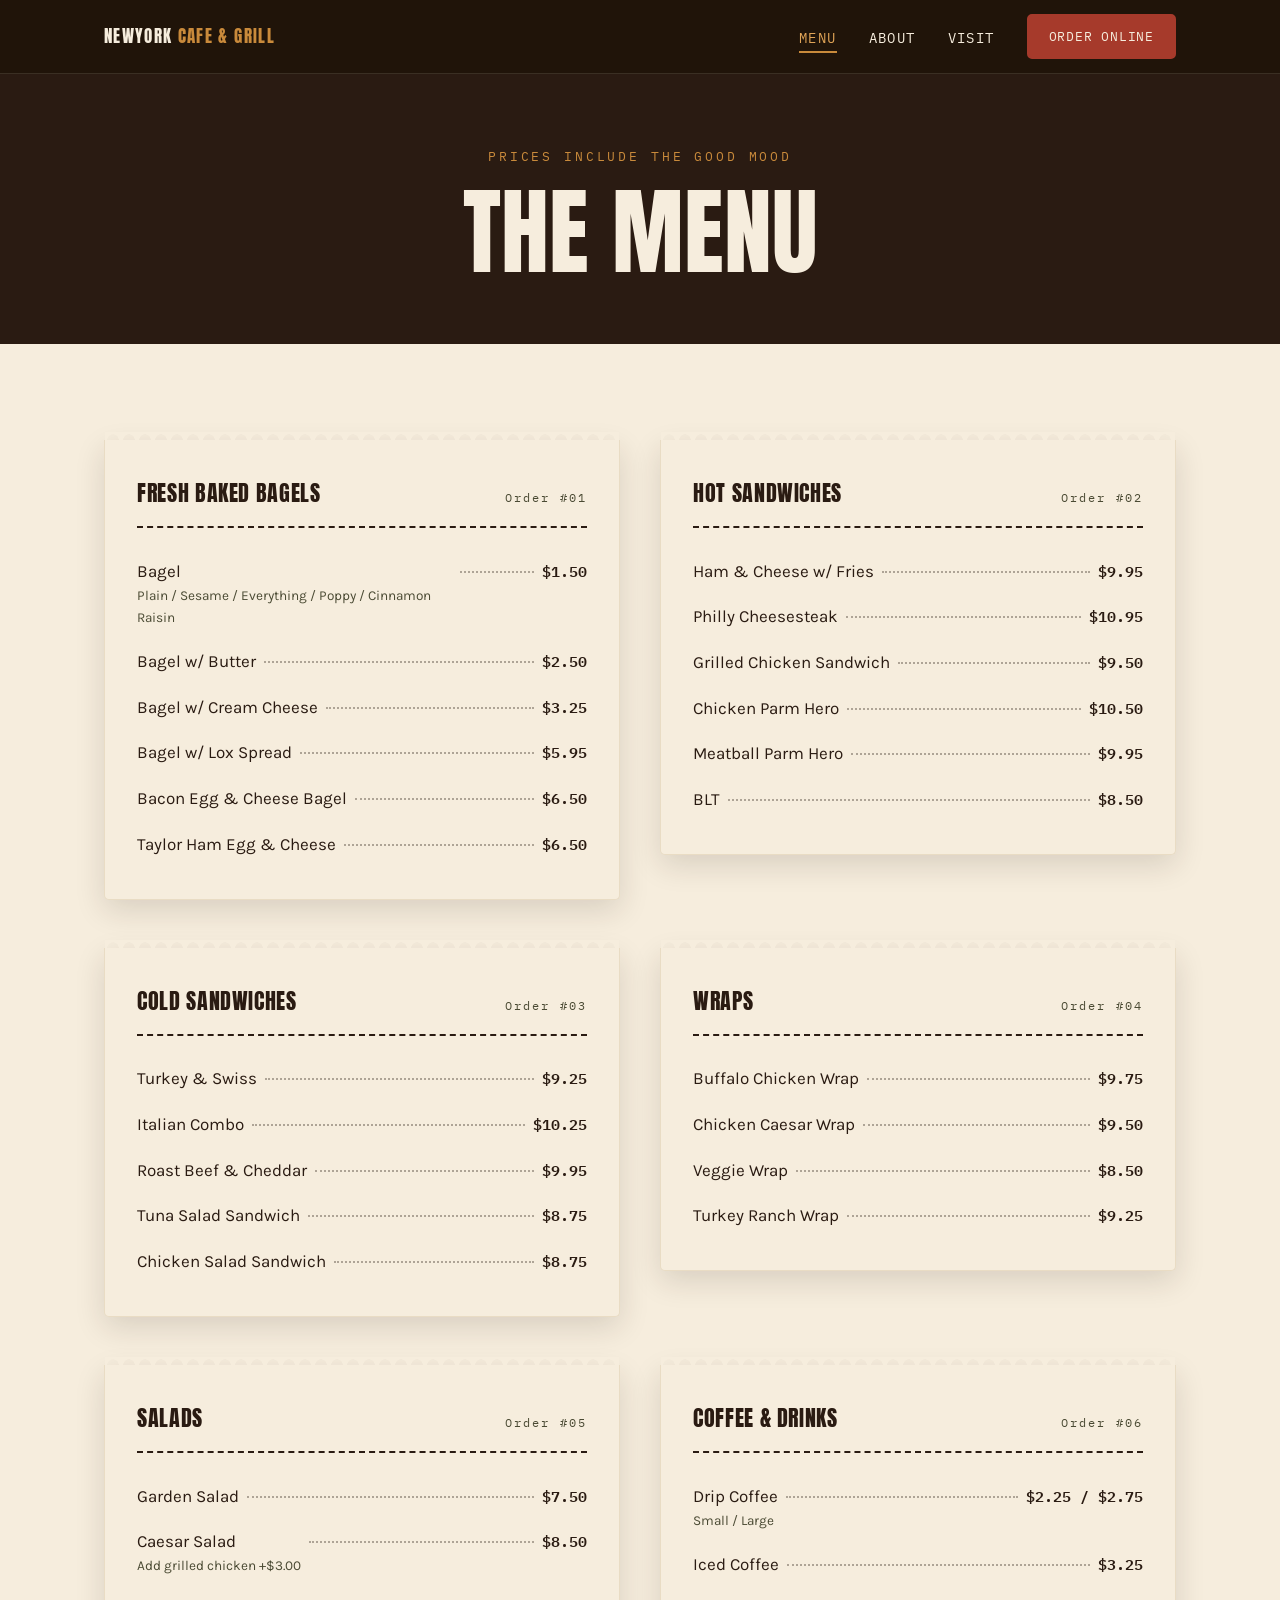
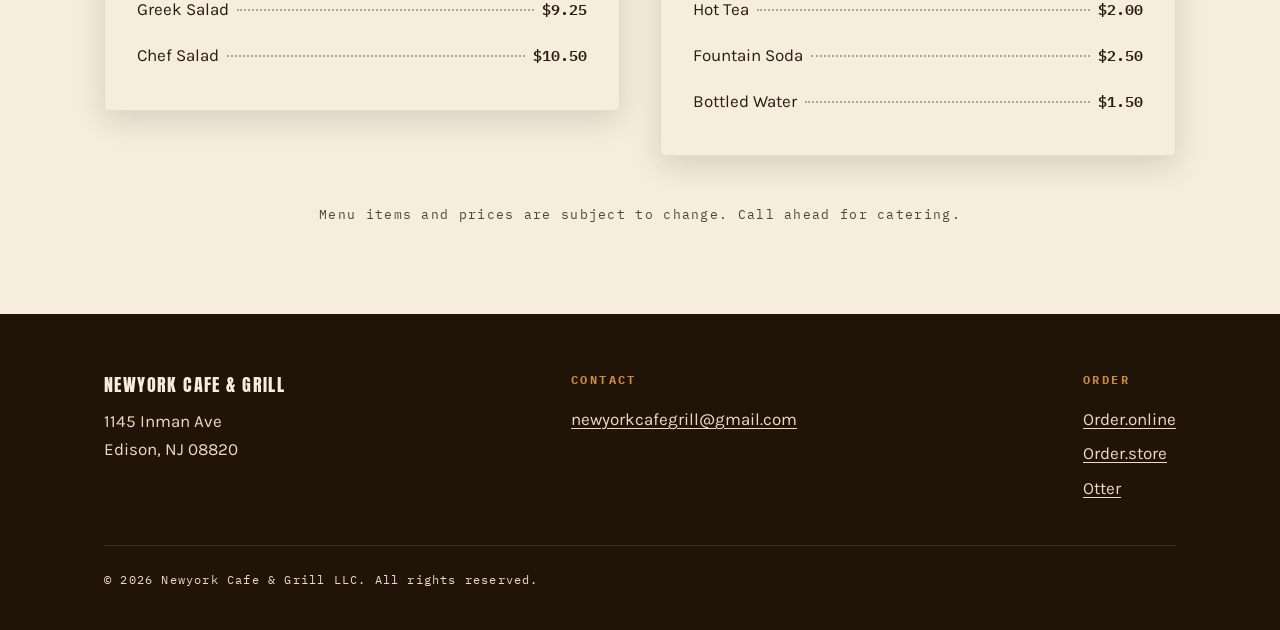
==== newyork-cafe-grill/menu.html @ e60bd16e "first push commit" ====
<!DOCTYPE html>
<html lang="en">
<head>
  <meta charset="UTF-8">
  <meta name="viewport" content="width=device-width, initial-scale=1.0">
  <title>Menu — Newyork Cafe &amp; Grill, Edison NJ</title>
  <meta name="description" content="Full menu at Newyork Cafe & Grill in Edison, NJ — fresh baked bagels, hot and cold sandwiches, wraps, salads, coffee, and drinks.">
  <meta property="og:title" content="Menu — Newyork Cafe & Grill">
  <meta property="og:description" content="Fresh baked bagels, hot and cold sandwiches, wraps, salads, coffee, and drinks.">
  <meta property="og:type" content="website">
  <meta name="theme-color" content="#2a1b12">
  <link rel="icon" href="data:image/svg+xml,%3Csvg xmlns='http://www.w3.org/2000/svg' viewBox='0 0 100 100'%3E%3Ccircle cx='50' cy='50' r='42' fill='%23c98a3b'/%3E%3Ccircle cx='50' cy='50' r='16' fill='%232a1b12'/%3E%3C/svg%3E">
  <link rel="preconnect" href="https://fonts.googleapis.com">
  <link rel="preconnect" href="https://fonts.gstatic.com" crossorigin>
  <link href="https://fonts.googleapis.com/css2?family=Anton&family=Karla:wght@400;700&family=IBM+Plex+Mono:wght@400;600&display=swap" rel="stylesheet">
  <link rel="stylesheet" href="styles.css">
</head>
<body>

  <header class="site-header">
    <nav class="nav" aria-label="Main navigation">
      <a class="brand" href="index.html">Newyork <span>Cafe &amp; Grill</span></a>
      <button class="nav-toggle" aria-expanded="false" aria-controls="nav-links" aria-label="Toggle menu">
        <span class="bar"></span>
        <span class="bar"></span>
        <span class="bar"></span>
      </button>
      <ul class="nav-links" id="nav-links">
        <li><a href="menu.html" aria-current="page">Menu</a></li>
        <li><a href="index.html#about">About</a></li>
        <li><a href="index.html#visit">Visit</a></li>
        <li><a class="btn btn-pastrami" href="https://order.online" target="_blank" rel="noopener">Order online</a></li>
      </ul>
    </nav>
  </header>

  <main>

    <section class="page-hero">
      <div class="container">
        <span class="eyebrow">Prices include the good mood</span>
        <h1>The Menu</h1>
      </div>
    </section>

    <section class="section section-cream">
      <div class="container">
        <div class="menu-grid">

          <div class="ticket reveal">
            <div class="ticket-head">
              <span class="ticket-cat">Fresh Baked Bagels</span>
              <span class="ticket-order">Order&nbsp;#01</span>
            </div>
            <ul>
              <li><span class="item-name">Bagel <small>Plain / Sesame / Everything / Poppy / Cinnamon Raisin</small></span><span class="leader"></span><span class="price">$1.50</span></li>
              <li><span class="item-name">Bagel w/ Butter</span><span class="leader"></span><span class="price">$2.50</span></li>
              <li><span class="item-name">Bagel w/ Cream Cheese</span><span class="leader"></span><span class="price">$3.25</span></li>
              <li><span class="item-name">Bagel w/ Lox Spread</span><span class="leader"></span><span class="price">$5.95</span></li>
              <li><span class="item-name">Bacon Egg &amp; Cheese Bagel</span><span class="leader"></span><span class="price">$6.50</span></li>
              <li><span class="item-name">Taylor Ham Egg &amp; Cheese</span><span class="leader"></span><span class="price">$6.50</span></li>
            </ul>
          </div>

          <div class="ticket reveal">
            <div class="ticket-head">
              <span class="ticket-cat">Hot Sandwiches</span>
              <span class="ticket-order">Order&nbsp;#02</span>
            </div>
            <ul>
              <li><span class="item-name">Ham &amp; Cheese w/ Fries</span><span class="leader"></span><span class="price">$9.95</span></li>
              <li><span class="item-name">Philly Cheesesteak</span><span class="leader"></span><span class="price">$10.95</span></li>
              <li><span class="item-name">Grilled Chicken Sandwich</span><span class="leader"></span><span class="price">$9.50</span></li>
              <li><span class="item-name">Chicken Parm Hero</span><span class="leader"></span><span class="price">$10.50</span></li>
              <li><span class="item-name">Meatball Parm Hero</span><span class="leader"></span><span class="price">$9.95</span></li>
              <li><span class="item-name">BLT</span><span class="leader"></span><span class="price">$8.50</span></li>
            </ul>
          </div>

          <div class="ticket reveal">
            <div class="ticket-head">
              <span class="ticket-cat">Cold Sandwiches</span>
              <span class="ticket-order">Order&nbsp;#03</span>
            </div>
            <ul>
              <li><span class="item-name">Turkey &amp; Swiss</span><span class="leader"></span><span class="price">$9.25</span></li>
              <li><span class="item-name">Italian Combo</span><span class="leader"></span><span class="price">$10.25</span></li>
              <li><span class="item-name">Roast Beef &amp; Cheddar</span><span class="leader"></span><span class="price">$9.95</span></li>
              <li><span class="item-name">Tuna Salad Sandwich</span><span class="leader"></span><span class="price">$8.75</span></li>
              <li><span class="item-name">Chicken Salad Sandwich</span><span class="leader"></span><span class="price">$8.75</span></li>
            </ul>
          </div>

          <div class="ticket reveal">
            <div class="ticket-head">
              <span class="ticket-cat">Wraps</span>
              <span class="ticket-order">Order&nbsp;#04</span>
            </div>
            <ul>
              <li><span class="item-name">Buffalo Chicken Wrap</span><span class="leader"></span><span class="price">$9.75</span></li>
              <li><span class="item-name">Chicken Caesar Wrap</span><span class="leader"></span><span class="price">$9.50</span></li>
              <li><span class="item-name">Veggie Wrap</span><span class="leader"></span><span class="price">$8.50</span></li>
              <li><span class="item-name">Turkey Ranch Wrap</span><span class="leader"></span><span class="price">$9.25</span></li>
            </ul>
          </div>

          <div class="ticket reveal">
            <div class="ticket-head">
              <span class="ticket-cat">Salads</span>
              <span class="ticket-order">Order&nbsp;#05</span>
            </div>
            <ul>
              <li><span class="item-name">Garden Salad</span><span class="leader"></span><span class="price">$7.50</span></li>
              <li><span class="item-name">Caesar Salad <small>Add grilled chicken +$3.00</small></span><span class="leader"></span><span class="price">$8.50</span></li>
              <li><span class="item-name">Greek Salad</span><span class="leader"></span><span class="price">$9.25</span></li>
              <li><span class="item-name">Chef Salad</span><span class="leader"></span><span class="price">$10.50</span></li>
            </ul>
          </div>

          <div class="ticket reveal">
            <div class="ticket-head">
              <span class="ticket-cat">Coffee &amp; Drinks</span>
              <span class="ticket-order">Order&nbsp;#06</span>
            </div>
            <ul>
              <li><span class="item-name">Drip Coffee <small>Small / Large</small></span><span class="leader"></span><span class="price">$2.25 / $2.75</span></li>
              <li><span class="item-name">Iced Coffee</span><span class="leader"></span><span class="price">$3.25</span></li>
              <li><span class="item-name">Hot Tea</span><span class="leader"></span><span class="price">$2.00</span></li>
              <li><span class="item-name">Fountain Soda</span><span class="leader"></span><span class="price">$2.50</span></li>
              <li><span class="item-name">Bottled Water</span><span class="leader"></span><span class="price">$1.50</span></li>
            </ul>
          </div>

        </div>
        <p class="menu-note">Menu items and prices are subject to change. Call ahead for catering.</p>
      </div>
    </section>

  </main>

  <footer class="site-footer">
    <div class="container">
      <div class="footer-grid">
        <div class="footer-col">
          <p class="footer-brand">Newyork Cafe &amp; Grill</p>
          <p>1145 Inman Ave<br>Edison, NJ 08820</p>
        </div>
        <div class="footer-col">
          <h4>Contact</h4>
          <ul>
            <li><a href="mailto:newyorkcafegrill@gmail.com">newyorkcafegrill@gmail.com</a></li>
          </ul>
        </div>
        <div class="footer-col">
          <h4>Order</h4>
          <ul>
            <li><a href="https://order.online" target="_blank" rel="noopener">Order.online</a></li>
            <li><a href="https://order.store" target="_blank" rel="noopener">Order.store</a></li>
            <li><a href="https://tryotter.com" target="_blank" rel="noopener">Otter</a></li>
          </ul>
        </div>
      </div>
      <p class="copyright">&copy; <span id="year"></span> Newyork Cafe &amp; Grill LLC. All rights reserved.</p>
    </div>
  </footer>

  <script src="script.js"></script>
</body>
</html>
---- newyork-cafe-grill/styles.css ----
/* ==========================================================================
   Newyork Cafe & Grill — NY deli signage design system
   Palette: espresso / bagel crust / sesame cream / pastrami / olive
   ========================================================================== */

:root {
  --espresso: #2a1b12;
  --espresso-deep: #201409;
  --crust: #c98a3b;
  --crust-bright: #e0a457;
  --cream: #f6eddd;
  --cream-dim: #e9dcc4;
  --pastrami: #a63a2b;
  --pastrami-dark: #8c2f22;
  --olive: #4a4a33;

  --font-display: "Anton", "Arial Narrow", sans-serif;
  --font-body: "Karla", "Segoe UI", sans-serif;
  --font-mono: "IBM Plex Mono", "Courier New", monospace;

  --container: 1120px;
  --radius: 5px;
}

* {
  margin: 0;
  padding: 0;
  box-sizing: border-box;
}

html {
  scroll-behavior: smooth;
}

body {
  font-family: var(--font-body);
  font-size: 1.0625rem;
  line-height: 1.65;
  color: var(--espresso);
  background: var(--cream);
}

img,
svg {
  max-width: 100%;
  display: block;
}

a {
  color: inherit;
}

:focus-visible {
  outline: 3px solid var(--crust);
  outline-offset: 3px;
}

.container {
  max-width: var(--container);
  margin: 0 auto;
  padding: 0 1.5rem;
}

/* ---- shared type ---- */

.eyebrow {
  font-family: var(--font-mono);
  font-size: 0.8125rem;
  letter-spacing: 0.22em;
  text-transform: uppercase;
  color: var(--crust);
  display: block;
  margin-bottom: 1rem;
}

.section-title {
  font-family: var(--font-display);
  font-weight: 400;
  text-transform: uppercase;
  letter-spacing: 0.01em;
  font-size: clamp(2.25rem, 5vw, 3.5rem);
  line-height: 1.05;
  margin-bottom: 1.25rem;
}

/* ---- buttons ---- */

.btn {
  display: inline-block;
  font-family: var(--font-mono);
  font-size: 0.9375rem;
  letter-spacing: 0.06em;
  text-transform: uppercase;
  text-decoration: none;
  padding: 0.9rem 1.75rem;
  border-radius: var(--radius);
  border: 2px solid transparent;
  transition: background-color 0.2s ease, color 0.2s ease, border-color 0.2s ease, transform 0.15s ease;
}

.btn:hover {
  transform: translateY(-2px);
}

.btn-solid {
  background: var(--crust);
  color: var(--espresso-deep);
  border-color: var(--crust);
}

.btn-solid:hover {
  background: var(--crust-bright);
  border-color: var(--crust-bright);
}

.btn-pastrami {
  background: var(--pastrami);
  color: var(--cream);
  border-color: var(--pastrami);
}

.btn-pastrami:hover {
  background: var(--pastrami-dark);
  border-color: var(--pastrami-dark);
}

.btn-outline-cream {
  background: transparent;
  color: var(--cream);
  border-color: var(--cream);
}

.btn-outline-cream:hover {
  background: var(--cream);
  color: var(--espresso);
}

.btn-outline-dark {
  background: transparent;
  color: var(--espresso);
  border-color: var(--espresso);
}

.btn-outline-dark:hover {
  background: var(--espresso);
  color: var(--cream);
}

/* ==========================================================================
   Header / nav
   ========================================================================== */

.site-header {
  position: sticky;
  top: 0;
  z-index: 50;
  background: var(--espresso-deep);
  border-bottom: 1px solid rgba(246, 237, 221, 0.12);
}

.nav {
  display: flex;
  align-items: center;
  justify-content: space-between;
  gap: 1.5rem;
  padding: 0.9rem 1.5rem;
  max-width: var(--container);
  margin: 0 auto;
}

.brand {
  font-family: var(--font-display);
  font-size: 1.05rem;
  letter-spacing: 0.08em;
  text-transform: uppercase;
  color: var(--cream);
  text-decoration: none;
  white-space: nowrap;
}

.brand span {
  color: var(--crust);
}

.nav-links {
  display: flex;
  align-items: center;
  gap: 2rem;
  list-style: none;
}

.nav-links a:not(.btn) {
  font-family: var(--font-mono);
  font-size: 0.875rem;
  letter-spacing: 0.1em;
  text-transform: uppercase;
  color: var(--cream);
  text-decoration: none;
  padding: 0.25rem 0;
  border-bottom: 2px solid transparent;
  transition: border-color 0.2s ease, color 0.2s ease;
}

.nav-links a:not(.btn):hover,
.nav-links a:not(.btn)[aria-current="page"] {
  color: var(--crust-bright);
  border-bottom-color: var(--crust);
}

.nav-links .btn {
  padding: 0.6rem 1.25rem;
  font-size: 0.8125rem;
}

.nav-toggle {
  display: none;
  background: none;
  border: 2px solid var(--cream);
  border-radius: var(--radius);
  padding: 0.5rem 0.65rem;
  cursor: pointer;
}

.nav-toggle .bar {
  display: block;
  width: 22px;
  height: 2px;
  background: var(--cream);
  margin: 4px 0;
  transition: transform 0.2s ease, opacity 0.2s ease;
}

.nav-toggle[aria-expanded="true"] .bar:nth-child(1) {
  transform: translateY(6px) rotate(45deg);
}

.nav-toggle[aria-expanded="true"] .bar:nth-child(2) {
  opacity: 0;
}

.nav-toggle[aria-expanded="true"] .bar:nth-child(3) {
  transform: translateY(-6px) rotate(-45deg);
}

/* ==========================================================================
   Hero
   ========================================================================== */

.hero {
  background: var(--espresso);
  background-image: radial-gradient(ellipse 80% 60% at 70% 20%, rgba(201, 138, 59, 0.09), transparent 70%);
  color: var(--cream);
  min-height: calc(100vh - 62px);
  display: flex;
  align-items: center;
  padding: 5rem 0 4rem;
}

.hero-inner {
  display: grid;
  grid-template-columns: minmax(0, 1.4fr) minmax(0, 1fr);
  align-items: center;
  gap: 3rem;
}

.hero-headline {
  font-family: var(--font-display);
  font-weight: 400;
  text-transform: uppercase;
  font-size: clamp(3.25rem, 9.5vw, 8.5rem);
  line-height: 0.98;
  letter-spacing: 0.005em;
}

.hero-headline .line {
  display: block;
  opacity: 0;
  transform: translateY(0.4em);
  animation: rise-in 0.7s cubic-bezier(0.22, 1, 0.36, 1) forwards;
}

.hero-headline .line:nth-child(2) {
  color: var(--crust);
  animation-delay: 0.15s;
}

.hero-headline .line:nth-child(3) {
  animation-delay: 0.3s;
}

.hero-sub {
  max-width: 34rem;
  margin: 1.75rem 0 2.25rem;
  font-size: 1.15rem;
  color: var(--cream-dim);
  opacity: 0;
  animation: rise-in 0.7s cubic-bezier(0.22, 1, 0.36, 1) 0.45s forwards;
}

.hero-ctas {
  display: flex;
  flex-wrap: wrap;
  gap: 1rem;
  opacity: 0;
  animation: rise-in 0.7s cubic-bezier(0.22, 1, 0.36, 1) 0.6s forwards;
}

@keyframes rise-in {
  to {
    opacity: 1;
    transform: translateY(0);
  }
}

/* coffee cup + steam */

.hero-art {
  justify-self: center;
}

.steam path {
  fill: none;
  stroke: var(--cream);
  stroke-width: 3;
  stroke-linecap: round;
  opacity: 0;
  animation: steam-rise 4.5s ease-in-out infinite;
}

.steam path:nth-child(2) {
  animation-delay: 1.4s;
}

.steam path:nth-child(3) {
  animation-delay: 2.8s;
}

@keyframes steam-rise {
  0% {
    opacity: 0;
    transform: translateY(10px);
  }
  30% {
    opacity: 0.35;
  }
  70% {
    opacity: 0.12;
  }
  100% {
    opacity: 0;
    transform: translateY(-26px);
  }
}

/* ==========================================================================
   Sections
   ========================================================================== */

.section {
  padding: 5.5rem 0;
}

.section-cream {
  background: var(--cream);
  color: var(--espresso);
}

.section-espresso {
  background: var(--espresso);
  color: var(--cream);
}

.section-espresso .section-title {
  color: var(--cream);
}

.lead-copy {
  max-width: 40rem;
}

.lead-copy p + p {
  margin-top: 1rem;
}

/* about features */

.features {
  display: grid;
  grid-template-columns: repeat(3, 1fr);
  gap: 2.5rem;
  margin-top: 3.5rem;
}

.feature svg {
  width: 44px;
  height: 44px;
  margin-bottom: 1rem;
  stroke: var(--pastrami);
}

.feature h3 {
  font-family: var(--font-mono);
  font-size: 0.9375rem;
  letter-spacing: 0.12em;
  text-transform: uppercase;
  margin-bottom: 0.5rem;
}

.feature p {
  color: var(--olive);
  font-size: 0.975rem;
}

/* ==========================================================================
   Deli ticket (signature element)
   ========================================================================== */

.ticket {
  position: relative;
  background: var(--cream);
  color: var(--espresso);
  border-radius: 0 0 var(--radius) var(--radius);
  padding: 2.25rem 2rem 2rem;
  margin-top: 8px;
  box-shadow: 0 14px 40px rgba(0, 0, 0, 0.25);
}

/* perforated top edge: notches cut out showing section background */
.ticket::before {
  content: "";
  position: absolute;
  top: -8px;
  left: 0;
  right: 0;
  height: 8px;
  background-image: radial-gradient(circle at 8px 8px, transparent 5.5px, var(--cream) 6px);
  background-size: 16px 8px;
  background-repeat: repeat-x;
}

.section-cream .ticket {
  box-shadow: 0 10px 30px rgba(42, 27, 18, 0.14);
  border: 1px solid var(--cream-dim);
  border-top: 0;
}

.ticket-head {
  display: flex;
  justify-content: space-between;
  align-items: baseline;
  gap: 1rem;
  border-bottom: 2px dashed var(--espresso);
  padding-bottom: 0.9rem;
  margin-bottom: 1.25rem;
}

.ticket-order {
  font-family: var(--font-mono);
  font-size: 0.75rem;
  letter-spacing: 0.18em;
  color: var(--olive);
}

.ticket-cat {
  font-family: var(--font-display);
  font-weight: 400;
  font-size: 1.35rem;
  text-transform: uppercase;
  letter-spacing: 0.03em;
}

.ticket ul {
  list-style: none;
}

.ticket li {
  display: flex;
  align-items: baseline;
  gap: 0.5rem;
  padding: 0.55rem 0;
}

.ticket .item-name {
  flex-shrink: 0;
  max-width: 70%;
}

.ticket .item-name small {
  display: block;
  color: var(--olive);
  font-size: 0.85rem;
}

.ticket .leader {
  flex: 1;
  border-bottom: 2px dotted rgba(42, 27, 18, 0.35);
  transform: translateY(-4px);
}

.ticket .price {
  font-family: var(--font-mono);
  font-weight: 600;
  font-size: 0.9375rem;
  white-space: nowrap;
}

.ticket-foot {
  margin-top: 1.25rem;
  padding-top: 0.9rem;
  border-top: 2px dashed var(--espresso);
  font-family: var(--font-mono);
  font-size: 0.75rem;
  letter-spacing: 0.14em;
  text-transform: uppercase;
  color: var(--olive);
  text-align: center;
}

/* home menu preview layout */

.menu-preview-grid {
  display: grid;
  grid-template-columns: minmax(0, 1fr) minmax(0, 1.15fr);
  gap: 3.5rem;
  align-items: center;
}

.menu-preview-grid .ticket {
  max-width: 460px;
  width: 100%;
}

.menu-preview-copy p {
  color: var(--cream-dim);
  max-width: 30rem;
  margin-bottom: 2rem;
}

/* ==========================================================================
   Order section
   ========================================================================== */

.order-buttons {
  display: flex;
  flex-wrap: wrap;
  gap: 1rem;
  margin-top: 2rem;
}

/* ==========================================================================
   Visit / contact
   ========================================================================== */

.visit-grid {
  display: grid;
  grid-template-columns: 1fr 1fr;
  gap: 4rem;
}

.visit-details address {
  font-style: normal;
  margin-bottom: 1.75rem;
  color: var(--cream-dim);
}

.hours {
  font-family: var(--font-mono);
  font-size: 0.9375rem;
  list-style: none;
  margin-bottom: 1.75rem;
}

.hours li {
  display: flex;
  justify-content: space-between;
  max-width: 22rem;
  padding: 0.4rem 0;
  border-bottom: 1px dotted rgba(246, 237, 221, 0.25);
}

.directions-link {
  font-family: var(--font-mono);
  font-size: 0.875rem;
  letter-spacing: 0.1em;
  text-transform: uppercase;
  color: var(--crust-bright);
  text-decoration-thickness: 2px;
  text-underline-offset: 4px;
}

.contact-block {
  background: rgba(246, 237, 221, 0.05);
  border: 1px solid rgba(246, 237, 221, 0.15);
  border-radius: var(--radius);
  padding: 2.5rem;
  align-self: start;
}

.contact-block h3 {
  font-family: var(--font-display);
  font-weight: 400;
  text-transform: uppercase;
  font-size: 1.6rem;
  margin-bottom: 0.75rem;
}

.contact-block p {
  color: var(--cream-dim);
  margin-bottom: 1.75rem;
}

/* ==========================================================================
   Menu page
   ========================================================================== */

.page-hero {
  background: var(--espresso);
  color: var(--cream);
  padding: 4.5rem 0 4rem;
  text-align: center;
}

.page-hero h1 {
  font-family: var(--font-display);
  font-weight: 400;
  text-transform: uppercase;
  font-size: clamp(3rem, 8vw, 6rem);
  line-height: 1;
}

.menu-grid {
  display: grid;
  grid-template-columns: 1fr 1fr;
  gap: 2.5rem;
  align-items: start;
}

.menu-note {
  margin-top: 3rem;
  text-align: center;
  font-family: var(--font-mono);
  font-size: 0.8125rem;
  letter-spacing: 0.1em;
  color: var(--olive);
}

/* ==========================================================================
   Footer
   ========================================================================== */

.site-footer {
  background: var(--espresso-deep);
  color: var(--cream-dim);
  padding: 3.5rem 0 2.5rem;
}

.footer-grid {
  display: flex;
  flex-wrap: wrap;
  justify-content: space-between;
  gap: 2rem;
  margin-bottom: 2.5rem;
}

.footer-brand {
  font-family: var(--font-display);
  font-size: 1.1rem;
  text-transform: uppercase;
  letter-spacing: 0.08em;
  color: var(--cream);
  margin-bottom: 0.5rem;
}

.footer-grid a {
  color: var(--cream-dim);
  text-decoration-thickness: 1px;
  text-underline-offset: 3px;
}

.footer-grid a:hover {
  color: var(--crust-bright);
}

.footer-col h4 {
  font-family: var(--font-mono);
  font-size: 0.75rem;
  letter-spacing: 0.2em;
  text-transform: uppercase;
  color: var(--crust);
  margin-bottom: 0.75rem;
}

.footer-col ul {
  list-style: none;
}

.footer-col li {
  padding: 0.2rem 0;
}

.copyright {
  font-family: var(--font-mono);
  font-size: 0.75rem;
  letter-spacing: 0.1em;
  border-top: 1px solid rgba(246, 237, 221, 0.12);
  padding-top: 1.5rem;
}

/* ==========================================================================
   Scroll reveal
   ========================================================================== */

.reveal {
  opacity: 0;
  transform: translateY(28px);
  transition: opacity 0.7s ease, transform 0.7s cubic-bezier(0.22, 1, 0.36, 1);
}

.reveal.is-visible {
  opacity: 1;
  transform: translateY(0);
}

/* ==========================================================================
   Responsive
   ========================================================================== */

@media (max-width: 900px) {
  .hero-inner {
    grid-template-columns: 1fr;
  }

  .hero-art {
    display: none;
  }

  .menu-preview-grid,
  .visit-grid {
    grid-template-columns: 1fr;
    gap: 2.5rem;
  }

  .menu-grid {
    grid-template-columns: 1fr;
  }

  .features {
    grid-template-columns: 1fr;
    gap: 2rem;
  }
}

@media (max-width: 768px) {
  .nav-toggle {
    display: block;
  }

  .nav-links {
    position: absolute;
    top: 100%;
    left: 0;
    right: 0;
    flex-direction: column;
    align-items: flex-start;
    gap: 0;
    background: var(--espresso-deep);
    border-bottom: 1px solid rgba(246, 237, 221, 0.12);
    padding: 0.5rem 1.5rem 1.25rem;
    display: none;
  }

  .nav-links.is-open {
    display: flex;
  }

  .nav-links li {
    width: 100%;
  }

  .nav-links a:not(.btn) {
    display: block;
    padding: 0.85rem 0;
  }

  .nav-links .btn {
    margin-top: 0.75rem;
  }

  .section {
    padding: 4rem 0;
  }
}

/* ==========================================================================
   Reduced motion
   ========================================================================== */

@media (prefers-reduced-motion: reduce) {
  html {
    scroll-behavior: auto;
  }

  *,
  *::before,
  *::after {
    animation: none !important;
    transition: none !important;
  }

  .hero-headline .line,
  .hero-sub,
  .hero-ctas,
  .reveal {
    opacity: 1;
    transform: none;
  }
}
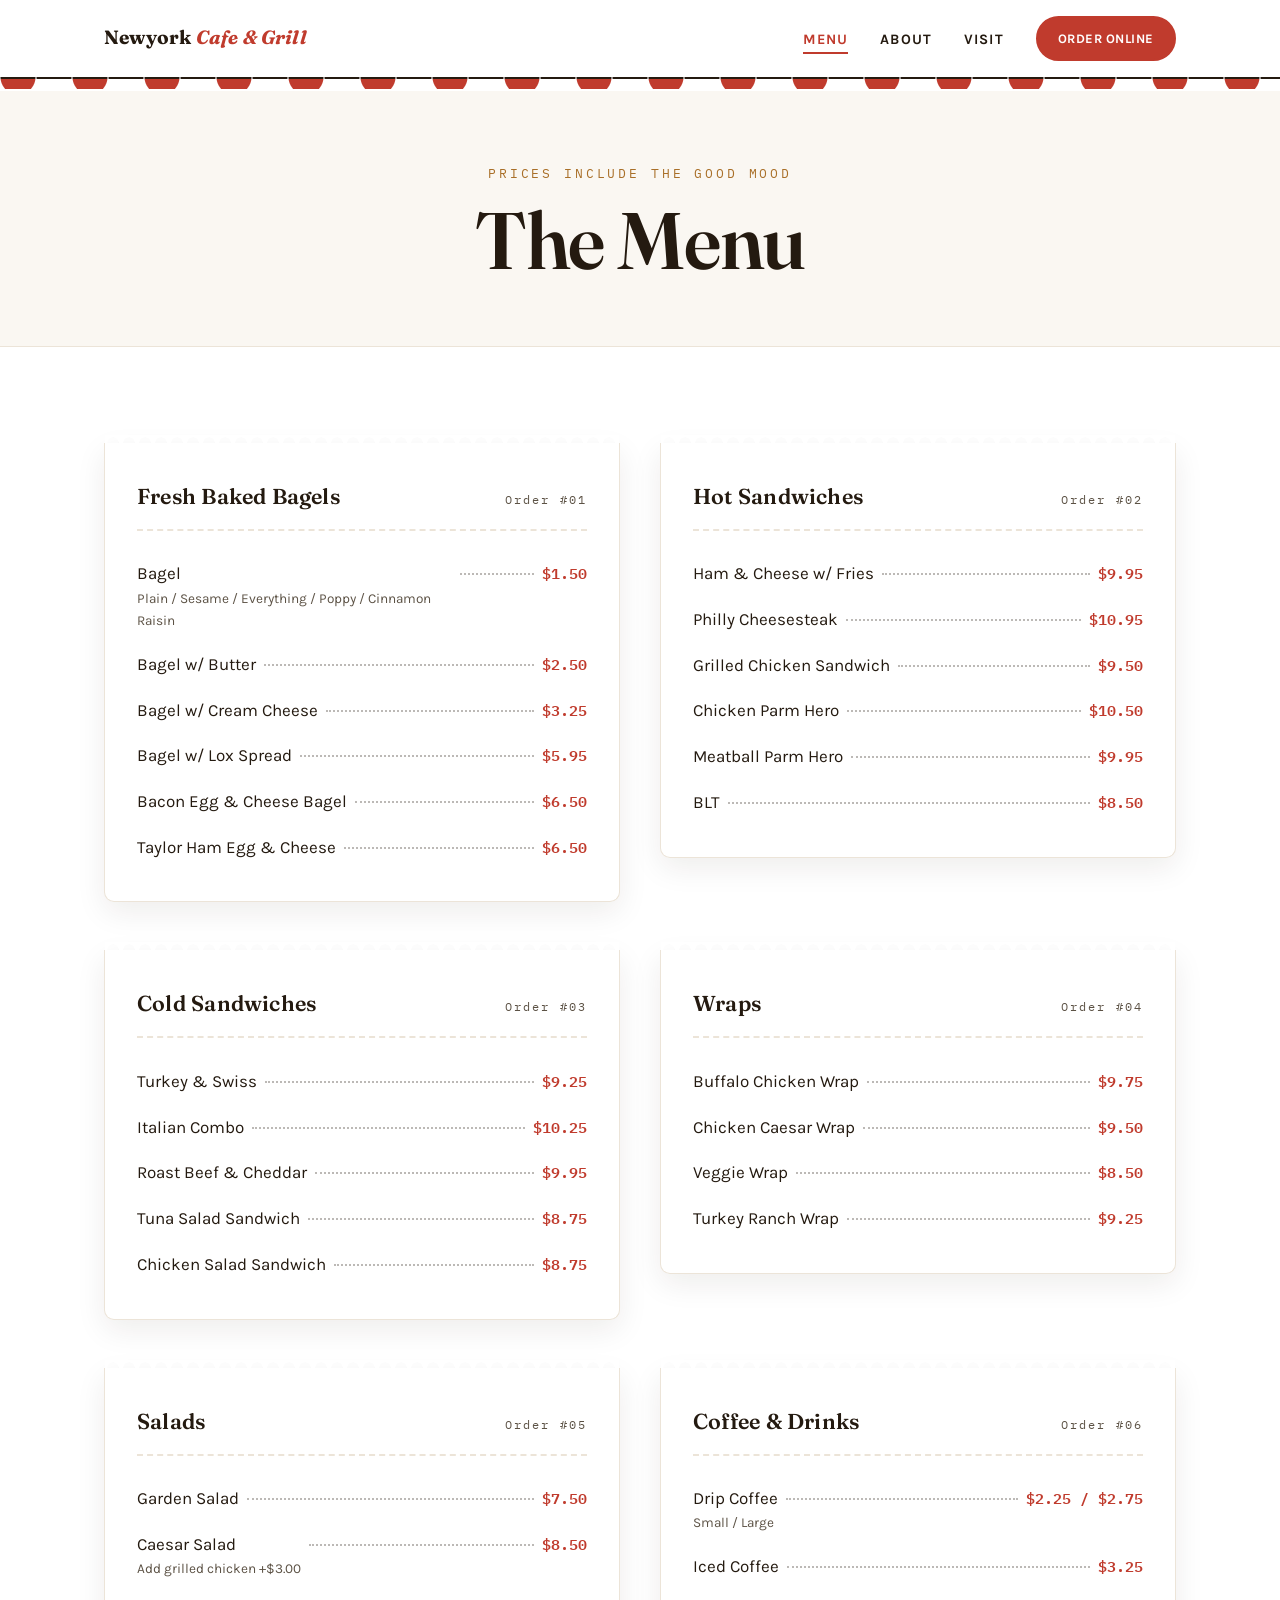
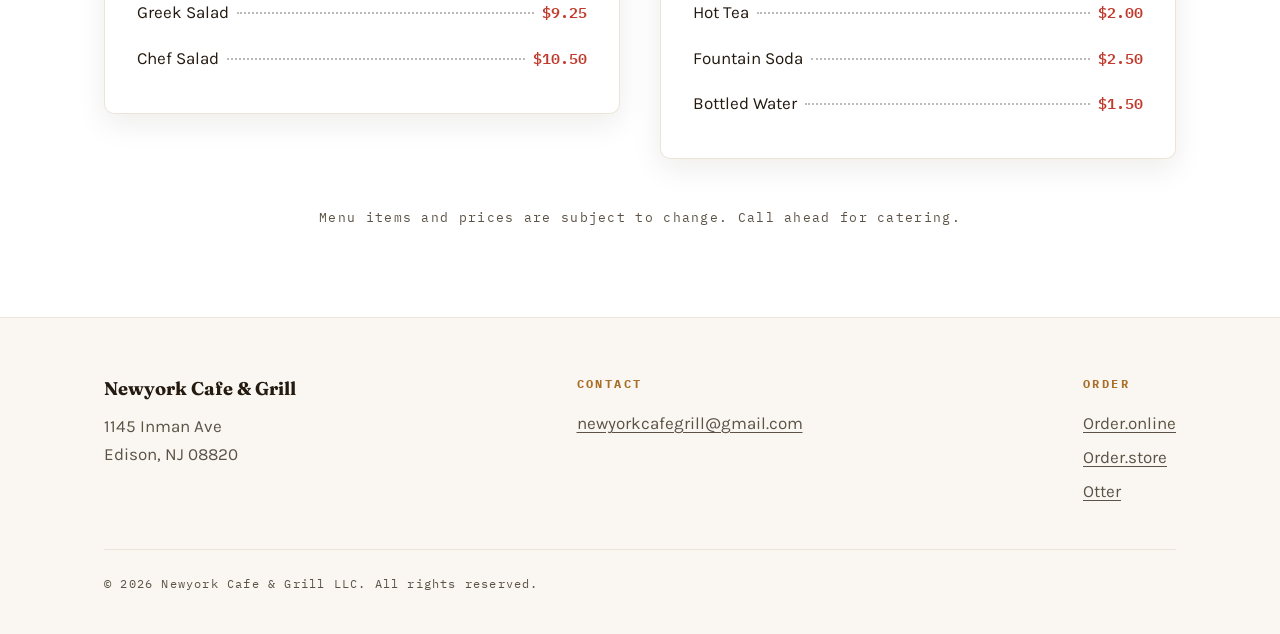
==== commit 8828cf31: "Add alternate storefront style on white background New visual direction for client review: all-white" ====
--- a/newyork-cafe-grill/menu.html
+++ b/newyork-cafe-grill/menu.html
@@ -8,11 +8,11 @@
   <meta property="og:title" content="Menu — Newyork Cafe & Grill">
   <meta property="og:description" content="Fresh baked bagels, hot and cold sandwiches, wraps, salads, coffee, and drinks.">
   <meta property="og:type" content="website">
-  <meta name="theme-color" content="#2a1b12">
+  <meta name="theme-color" content="#ffffff">
   <link rel="icon" href="data:image/svg+xml,%3Csvg xmlns='http://www.w3.org/2000/svg' viewBox='0 0 100 100'%3E%3Ccircle cx='50' cy='50' r='42' fill='%23c98a3b'/%3E%3Ccircle cx='50' cy='50' r='16' fill='%232a1b12'/%3E%3C/svg%3E">
   <link rel="preconnect" href="https://fonts.googleapis.com">
   <link rel="preconnect" href="https://fonts.gstatic.com" crossorigin>
-  <link href="https://fonts.googleapis.com/css2?family=Anton&family=Karla:wght@400;700&family=IBM+Plex+Mono:wght@400;600&display=swap" rel="stylesheet">
+  <link href="https://fonts.googleapis.com/css2?family=Fraunces:ital,opsz,wght@0,9..144,600;0,9..144,700;1,9..144,600&family=Karla:wght@400;700&family=IBM+Plex+Mono:wght@400;600&display=swap" rel="stylesheet">
   <link rel="stylesheet" href="styles.css">
 </head>
 <body>
--- a/newyork-cafe-grill/styles.css
+++ b/newyork-cafe-grill/styles.css
@@ -1,25 +1,28 @@
 /* ==========================================================================
-   Newyork Cafe & Grill — NY deli signage design system
-   Palette: espresso / bagel crust / sesame cream / pastrami / olive
+   Newyork Cafe & Grill — sunny corner-deli storefront
+   All-white paper, warm serif headlines, red-striped awning signature
    ========================================================================== */
 
 :root {
-  --espresso: #2a1b12;
-  --espresso-deep: #201409;
-  --crust: #c98a3b;
-  --crust-bright: #e0a457;
-  --cream: #f6eddd;
-  --cream-dim: #e9dcc4;
-  --pastrami: #a63a2b;
-  --pastrami-dark: #8c2f22;
-  --olive: #4a4a33;
-
-  --font-display: "Anton", "Arial Narrow", sans-serif;
+  --ink: #241a10;
+  --ink-soft: #5c5245;
+  --paper: #ffffff;
+  --flour: #faf7f2;
+  --line: #ece4d8;
+  --sesame: #c98a3b;
+  --sesame-deep: #a96f28;
+  --tomato: #c03b2d;
+  --tomato-deep: #9e2f24;
+  --pickle: #5a6440;
+  --glow: #fff3dd;
+
+  --font-display: "Fraunces", "Georgia", serif;
   --font-body: "Karla", "Segoe UI", sans-serif;
   --font-mono: "IBM Plex Mono", "Courier New", monospace;
 
   --container: 1120px;
-  --radius: 5px;
+  --radius: 10px;
+  --shadow-soft: 0 10px 30px rgba(36, 26, 16, 0.08);
 }
 
 * {
@@ -36,8 +39,8 @@
   font-family: var(--font-body);
   font-size: 1.0625rem;
   line-height: 1.65;
-  color: var(--espresso);
-  background: var(--cream);
+  color: var(--ink);
+  background: var(--paper);
 }
 
 img,
@@ -51,7 +54,7 @@
 }
 
 :focus-visible {
-  outline: 3px solid var(--crust);
+  outline: 3px solid var(--tomato);
   outline-offset: 3px;
 }
 
@@ -68,18 +71,17 @@
   font-size: 0.8125rem;
   letter-spacing: 0.22em;
   text-transform: uppercase;
-  color: var(--crust);
+  color: var(--sesame-deep);
   display: block;
   margin-bottom: 1rem;
 }
 
 .section-title {
   font-family: var(--font-display);
-  font-weight: 400;
-  text-transform: uppercase;
-  letter-spacing: 0.01em;
-  font-size: clamp(2.25rem, 5vw, 3.5rem);
-  line-height: 1.05;
+  font-weight: 600;
+  font-size: clamp(2.1rem, 4.5vw, 3.25rem);
+  line-height: 1.08;
+  letter-spacing: -0.01em;
   margin-bottom: 1.25rem;
 }
 
@@ -87,13 +89,14 @@
 
 .btn {
   display: inline-block;
-  font-family: var(--font-mono);
+  font-family: var(--font-body);
+  font-weight: 700;
   font-size: 0.9375rem;
-  letter-spacing: 0.06em;
+  letter-spacing: 0.04em;
   text-transform: uppercase;
   text-decoration: none;
   padding: 0.9rem 1.75rem;
-  border-radius: var(--radius);
+  border-radius: 999px;
   border: 2px solid transparent;
   transition: background-color 0.2s ease, color 0.2s ease, border-color 0.2s ease, transform 0.15s ease;
 }
@@ -103,59 +106,77 @@
 }
 
 .btn-solid {
-  background: var(--crust);
-  color: var(--espresso-deep);
-  border-color: var(--crust);
+  background: var(--tomato);
+  color: var(--paper);
+  border-color: var(--tomato);
 }
 
 .btn-solid:hover {
-  background: var(--crust-bright);
-  border-color: var(--crust-bright);
+  background: var(--tomato-deep);
+  border-color: var(--tomato-deep);
 }
 
 .btn-pastrami {
-  background: var(--pastrami);
-  color: var(--cream);
-  border-color: var(--pastrami);
+  background: var(--tomato);
+  color: var(--paper);
+  border-color: var(--tomato);
 }
 
 .btn-pastrami:hover {
-  background: var(--pastrami-dark);
-  border-color: var(--pastrami-dark);
+  background: var(--tomato-deep);
+  border-color: var(--tomato-deep);
 }
 
 .btn-outline-cream {
   background: transparent;
-  color: var(--cream);
-  border-color: var(--cream);
+  color: var(--ink);
+  border-color: var(--ink);
 }
 
 .btn-outline-cream:hover {
-  background: var(--cream);
-  color: var(--espresso);
+  background: var(--ink);
+  color: var(--paper);
 }
 
 .btn-outline-dark {
   background: transparent;
-  color: var(--espresso);
-  border-color: var(--espresso);
+  color: var(--ink);
+  border-color: var(--ink);
 }
 
 .btn-outline-dark:hover {
-  background: var(--espresso);
-  color: var(--cream);
-}
-
-/* ==========================================================================
-   Header / nav
+  background: var(--ink);
+  color: var(--paper);
+}
+
+/* ==========================================================================
+   Header / nav — white, with the striped awning edge as signature
    ========================================================================== */
 
 .site-header {
   position: sticky;
   top: 0;
   z-index: 50;
-  background: var(--espresso-deep);
-  border-bottom: 1px solid rgba(246, 237, 221, 0.12);
+  background: var(--paper);
+}
+
+/* scalloped red-and-white awning strip under the header */
+.site-header::after {
+  content: "";
+  display: block;
+  height: 12px;
+  background: repeating-linear-gradient(
+    90deg,
+    var(--tomato) 0 36px,
+    var(--paper) 36px 72px
+  );
+  border-top: 2px solid var(--ink);
+  -webkit-mask-image: radial-gradient(circle 18px at 18px 0, black 17px, transparent 18px);
+  -webkit-mask-size: 36px 12px;
+  -webkit-mask-repeat: repeat-x;
+  mask-image: radial-gradient(circle 18px at 18px 0, black 17px, transparent 18px);
+  mask-size: 36px 12px;
+  mask-repeat: repeat-x;
 }
 
 .nav {
@@ -163,23 +184,24 @@
   align-items: center;
   justify-content: space-between;
   gap: 1.5rem;
-  padding: 0.9rem 1.5rem;
+  padding: 1rem 1.5rem;
   max-width: var(--container);
   margin: 0 auto;
 }
 
 .brand {
   font-family: var(--font-display);
-  font-size: 1.05rem;
-  letter-spacing: 0.08em;
-  text-transform: uppercase;
-  color: var(--cream);
+  font-weight: 700;
+  font-size: 1.2rem;
+  letter-spacing: 0.01em;
+  color: var(--ink);
   text-decoration: none;
   white-space: nowrap;
 }
 
 .brand span {
-  color: var(--crust);
+  color: var(--tomato);
+  font-style: italic;
 }
 
 .nav-links {
@@ -190,11 +212,12 @@
 }
 
 .nav-links a:not(.btn) {
-  font-family: var(--font-mono);
-  font-size: 0.875rem;
-  letter-spacing: 0.1em;
+  font-family: var(--font-body);
+  font-weight: 700;
+  font-size: 0.9rem;
+  letter-spacing: 0.08em;
   text-transform: uppercase;
-  color: var(--cream);
+  color: var(--ink);
   text-decoration: none;
   padding: 0.25rem 0;
   border-bottom: 2px solid transparent;
@@ -203,8 +226,8 @@
 
 .nav-links a:not(.btn):hover,
 .nav-links a:not(.btn)[aria-current="page"] {
-  color: var(--crust-bright);
-  border-bottom-color: var(--crust);
+  color: var(--tomato);
+  border-bottom-color: var(--tomato);
 }
 
 .nav-links .btn {
@@ -215,7 +238,7 @@
 .nav-toggle {
   display: none;
   background: none;
-  border: 2px solid var(--cream);
+  border: 2px solid var(--ink);
   border-radius: var(--radius);
   padding: 0.5rem 0.65rem;
   cursor: pointer;
@@ -225,7 +248,7 @@
   display: block;
   width: 22px;
   height: 2px;
-  background: var(--cream);
+  background: var(--ink);
   margin: 4px 0;
   transition: transform 0.2s ease, opacity 0.2s ease;
 }
@@ -243,33 +266,28 @@
 }
 
 /* ==========================================================================
-   Hero
+   Hero — copy beside the storefront illustration
    ========================================================================== */
 
 .hero {
-  background: var(--espresso);
-  background-image: radial-gradient(ellipse 80% 60% at 70% 20%, rgba(201, 138, 59, 0.09), transparent 70%);
-  color: var(--cream);
-  min-height: calc(100vh - 62px);
-  display: flex;
-  align-items: center;
-  padding: 5rem 0 4rem;
+  background: var(--paper);
+  color: var(--ink);
+  padding: 4.5rem 0 5rem;
 }
 
 .hero-inner {
   display: grid;
-  grid-template-columns: minmax(0, 1.4fr) minmax(0, 1fr);
+  grid-template-columns: minmax(0, 1fr) minmax(0, 1.1fr);
   align-items: center;
-  gap: 3rem;
+  gap: 3.5rem;
 }
 
 .hero-headline {
   font-family: var(--font-display);
-  font-weight: 400;
-  text-transform: uppercase;
-  font-size: clamp(3.25rem, 9.5vw, 8.5rem);
-  line-height: 0.98;
-  letter-spacing: 0.005em;
+  font-weight: 600;
+  font-size: clamp(3rem, 7.5vw, 5.5rem);
+  line-height: 1.02;
+  letter-spacing: -0.015em;
 }
 
 .hero-headline .line {
@@ -280,19 +298,21 @@
 }
 
 .hero-headline .line:nth-child(2) {
-  color: var(--crust);
+  color: var(--tomato);
+  font-style: italic;
   animation-delay: 0.15s;
 }
 
 .hero-headline .line:nth-child(3) {
+  color: var(--sesame-deep);
   animation-delay: 0.3s;
 }
 
 .hero-sub {
-  max-width: 34rem;
+  max-width: 30rem;
   margin: 1.75rem 0 2.25rem;
   font-size: 1.15rem;
-  color: var(--cream-dim);
+  color: var(--ink-soft);
   opacity: 0;
   animation: rise-in 0.7s cubic-bezier(0.22, 1, 0.36, 1) 0.45s forwards;
 }
@@ -312,15 +332,22 @@
   }
 }
 
-/* coffee cup + steam */
+/* storefront illustration */
 
 .hero-art {
   justify-self: center;
+  width: 100%;
+  max-width: 560px;
+}
+
+.hero-art svg {
+  width: 100%;
+  height: auto;
 }
 
 .steam path {
   fill: none;
-  stroke: var(--cream);
+  stroke: var(--ink-soft);
   stroke-width: 3;
   stroke-linecap: round;
   opacity: 0;
@@ -338,22 +365,22 @@
 @keyframes steam-rise {
   0% {
     opacity: 0;
-    transform: translateY(10px);
+    transform: translateY(6px);
   }
   30% {
-    opacity: 0.35;
+    opacity: 0.4;
   }
   70% {
-    opacity: 0.12;
+    opacity: 0.15;
   }
   100% {
     opacity: 0;
-    transform: translateY(-26px);
-  }
-}
-
-/* ==========================================================================
-   Sections
+    transform: translateY(-14px);
+  }
+}
+
+/* ==========================================================================
+   Sections — white and flour-white alternation
    ========================================================================== */
 
 .section {
@@ -361,21 +388,24 @@
 }
 
 .section-cream {
-  background: var(--cream);
-  color: var(--espresso);
+  background: var(--paper);
+  color: var(--ink);
 }
 
 .section-espresso {
-  background: var(--espresso);
-  color: var(--cream);
+  background: var(--flour);
+  color: var(--ink);
+  border-top: 1px solid var(--line);
+  border-bottom: 1px solid var(--line);
 }
 
 .section-espresso .section-title {
-  color: var(--cream);
+  color: var(--ink);
 }
 
 .lead-copy {
   max-width: 40rem;
+  color: var(--ink-soft);
 }
 
 .lead-copy p + p {
@@ -387,27 +417,33 @@
 .features {
   display: grid;
   grid-template-columns: repeat(3, 1fr);
-  gap: 2.5rem;
+  gap: 2rem;
   margin-top: 3.5rem;
+}
+
+.feature {
+  background: var(--flour);
+  border: 1px solid var(--line);
+  border-radius: var(--radius);
+  padding: 1.75rem 1.5rem;
 }
 
 .feature svg {
   width: 44px;
   height: 44px;
   margin-bottom: 1rem;
-  stroke: var(--pastrami);
+  stroke: var(--tomato);
 }
 
 .feature h3 {
-  font-family: var(--font-mono);
-  font-size: 0.9375rem;
-  letter-spacing: 0.12em;
-  text-transform: uppercase;
+  font-family: var(--font-display);
+  font-weight: 600;
+  font-size: 1.15rem;
   margin-bottom: 0.5rem;
 }
 
 .feature p {
-  color: var(--olive);
+  color: var(--ink-soft);
   font-size: 0.975rem;
 }
 
@@ -417,12 +453,14 @@
 
 .ticket {
   position: relative;
-  background: var(--cream);
-  color: var(--espresso);
+  background: var(--paper);
+  color: var(--ink);
   border-radius: 0 0 var(--radius) var(--radius);
   padding: 2.25rem 2rem 2rem;
   margin-top: 8px;
-  box-shadow: 0 14px 40px rgba(0, 0, 0, 0.25);
+  box-shadow: var(--shadow-soft);
+  border: 1px solid var(--line);
+  border-top: 0;
 }
 
 /* perforated top edge: notches cut out showing section background */
@@ -433,15 +471,9 @@
   left: 0;
   right: 0;
   height: 8px;
-  background-image: radial-gradient(circle at 8px 8px, transparent 5.5px, var(--cream) 6px);
+  background-image: radial-gradient(circle at 8px 8px, transparent 5.5px, var(--paper) 6px);
   background-size: 16px 8px;
   background-repeat: repeat-x;
-}
-
-.section-cream .ticket {
-  box-shadow: 0 10px 30px rgba(42, 27, 18, 0.14);
-  border: 1px solid var(--cream-dim);
-  border-top: 0;
 }
 
 .ticket-head {
@@ -449,7 +481,7 @@
   justify-content: space-between;
   align-items: baseline;
   gap: 1rem;
-  border-bottom: 2px dashed var(--espresso);
+  border-bottom: 2px dashed var(--line);
   padding-bottom: 0.9rem;
   margin-bottom: 1.25rem;
 }
@@ -458,15 +490,14 @@
   font-family: var(--font-mono);
   font-size: 0.75rem;
   letter-spacing: 0.18em;
-  color: var(--olive);
+  color: var(--ink-soft);
 }
 
 .ticket-cat {
   font-family: var(--font-display);
-  font-weight: 400;
+  font-weight: 600;
   font-size: 1.35rem;
-  text-transform: uppercase;
-  letter-spacing: 0.03em;
+  letter-spacing: 0.01em;
 }
 
 .ticket ul {
@@ -487,13 +518,13 @@
 
 .ticket .item-name small {
   display: block;
-  color: var(--olive);
+  color: var(--ink-soft);
   font-size: 0.85rem;
 }
 
 .ticket .leader {
   flex: 1;
-  border-bottom: 2px dotted rgba(42, 27, 18, 0.35);
+  border-bottom: 2px dotted rgba(36, 26, 16, 0.3);
   transform: translateY(-4px);
 }
 
@@ -501,18 +532,19 @@
   font-family: var(--font-mono);
   font-weight: 600;
   font-size: 0.9375rem;
+  color: var(--tomato);
   white-space: nowrap;
 }
 
 .ticket-foot {
   margin-top: 1.25rem;
   padding-top: 0.9rem;
-  border-top: 2px dashed var(--espresso);
+  border-top: 2px dashed var(--line);
   font-family: var(--font-mono);
   font-size: 0.75rem;
   letter-spacing: 0.14em;
   text-transform: uppercase;
-  color: var(--olive);
+  color: var(--ink-soft);
   text-align: center;
 }
 
@@ -531,7 +563,7 @@
 }
 
 .menu-preview-copy p {
-  color: var(--cream-dim);
+  color: var(--ink-soft);
   max-width: 30rem;
   margin-bottom: 2rem;
 }
@@ -560,7 +592,7 @@
 .visit-details address {
   font-style: normal;
   margin-bottom: 1.75rem;
-  color: var(--cream-dim);
+  color: var(--ink-soft);
 }
 
 .hours {
@@ -575,37 +607,38 @@
   justify-content: space-between;
   max-width: 22rem;
   padding: 0.4rem 0;
-  border-bottom: 1px dotted rgba(246, 237, 221, 0.25);
+  border-bottom: 1px dotted rgba(36, 26, 16, 0.3);
 }
 
 .directions-link {
-  font-family: var(--font-mono);
+  font-family: var(--font-body);
+  font-weight: 700;
   font-size: 0.875rem;
-  letter-spacing: 0.1em;
+  letter-spacing: 0.08em;
   text-transform: uppercase;
-  color: var(--crust-bright);
+  color: var(--tomato);
   text-decoration-thickness: 2px;
   text-underline-offset: 4px;
 }
 
 .contact-block {
-  background: rgba(246, 237, 221, 0.05);
-  border: 1px solid rgba(246, 237, 221, 0.15);
+  background: var(--paper);
+  border: 1px solid var(--line);
   border-radius: var(--radius);
   padding: 2.5rem;
   align-self: start;
+  box-shadow: var(--shadow-soft);
 }
 
 .contact-block h3 {
   font-family: var(--font-display);
-  font-weight: 400;
-  text-transform: uppercase;
+  font-weight: 600;
   font-size: 1.6rem;
   margin-bottom: 0.75rem;
 }
 
 .contact-block p {
-  color: var(--cream-dim);
+  color: var(--ink-soft);
   margin-bottom: 1.75rem;
 }
 
@@ -614,18 +647,19 @@
    ========================================================================== */
 
 .page-hero {
-  background: var(--espresso);
-  color: var(--cream);
+  background: var(--flour);
+  color: var(--ink);
+  border-bottom: 1px solid var(--line);
   padding: 4.5rem 0 4rem;
   text-align: center;
 }
 
 .page-hero h1 {
   font-family: var(--font-display);
-  font-weight: 400;
-  text-transform: uppercase;
-  font-size: clamp(3rem, 8vw, 6rem);
-  line-height: 1;
+  font-weight: 600;
+  font-size: clamp(2.75rem, 7vw, 5rem);
+  line-height: 1.02;
+  letter-spacing: -0.015em;
 }
 
 .menu-grid {
@@ -641,7 +675,7 @@
   font-family: var(--font-mono);
   font-size: 0.8125rem;
   letter-spacing: 0.1em;
-  color: var(--olive);
+  color: var(--ink-soft);
 }
 
 /* ==========================================================================
@@ -649,8 +683,9 @@
    ========================================================================== */
 
 .site-footer {
-  background: var(--espresso-deep);
-  color: var(--cream-dim);
+  background: var(--flour);
+  color: var(--ink-soft);
+  border-top: 1px solid var(--line);
   padding: 3.5rem 0 2.5rem;
 }
 
@@ -664,21 +699,20 @@
 
 .footer-brand {
   font-family: var(--font-display);
-  font-size: 1.1rem;
-  text-transform: uppercase;
-  letter-spacing: 0.08em;
-  color: var(--cream);
+  font-weight: 700;
+  font-size: 1.15rem;
+  color: var(--ink);
   margin-bottom: 0.5rem;
 }
 
 .footer-grid a {
-  color: var(--cream-dim);
+  color: var(--ink-soft);
   text-decoration-thickness: 1px;
   text-underline-offset: 3px;
 }
 
 .footer-grid a:hover {
-  color: var(--crust-bright);
+  color: var(--tomato);
 }
 
 .footer-col h4 {
@@ -686,7 +720,7 @@
   font-size: 0.75rem;
   letter-spacing: 0.2em;
   text-transform: uppercase;
-  color: var(--crust);
+  color: var(--sesame-deep);
   margin-bottom: 0.75rem;
 }
 
@@ -702,7 +736,7 @@
   font-family: var(--font-mono);
   font-size: 0.75rem;
   letter-spacing: 0.1em;
-  border-top: 1px solid rgba(246, 237, 221, 0.12);
+  border-top: 1px solid var(--line);
   padding-top: 1.5rem;
 }
 
@@ -731,7 +765,8 @@
   }
 
   .hero-art {
-    display: none;
+    order: -1;
+    max-width: 460px;
   }
 
   .menu-preview-grid,
@@ -746,7 +781,7 @@
 
   .features {
     grid-template-columns: 1fr;
-    gap: 2rem;
+    gap: 1.25rem;
   }
 }
 
@@ -763,8 +798,8 @@
     flex-direction: column;
     align-items: flex-start;
     gap: 0;
-    background: var(--espresso-deep);
-    border-bottom: 1px solid rgba(246, 237, 221, 0.12);
+    background: var(--paper);
+    border-bottom: 2px solid var(--ink);
     padding: 0.5rem 1.5rem 1.25rem;
     display: none;
   }
